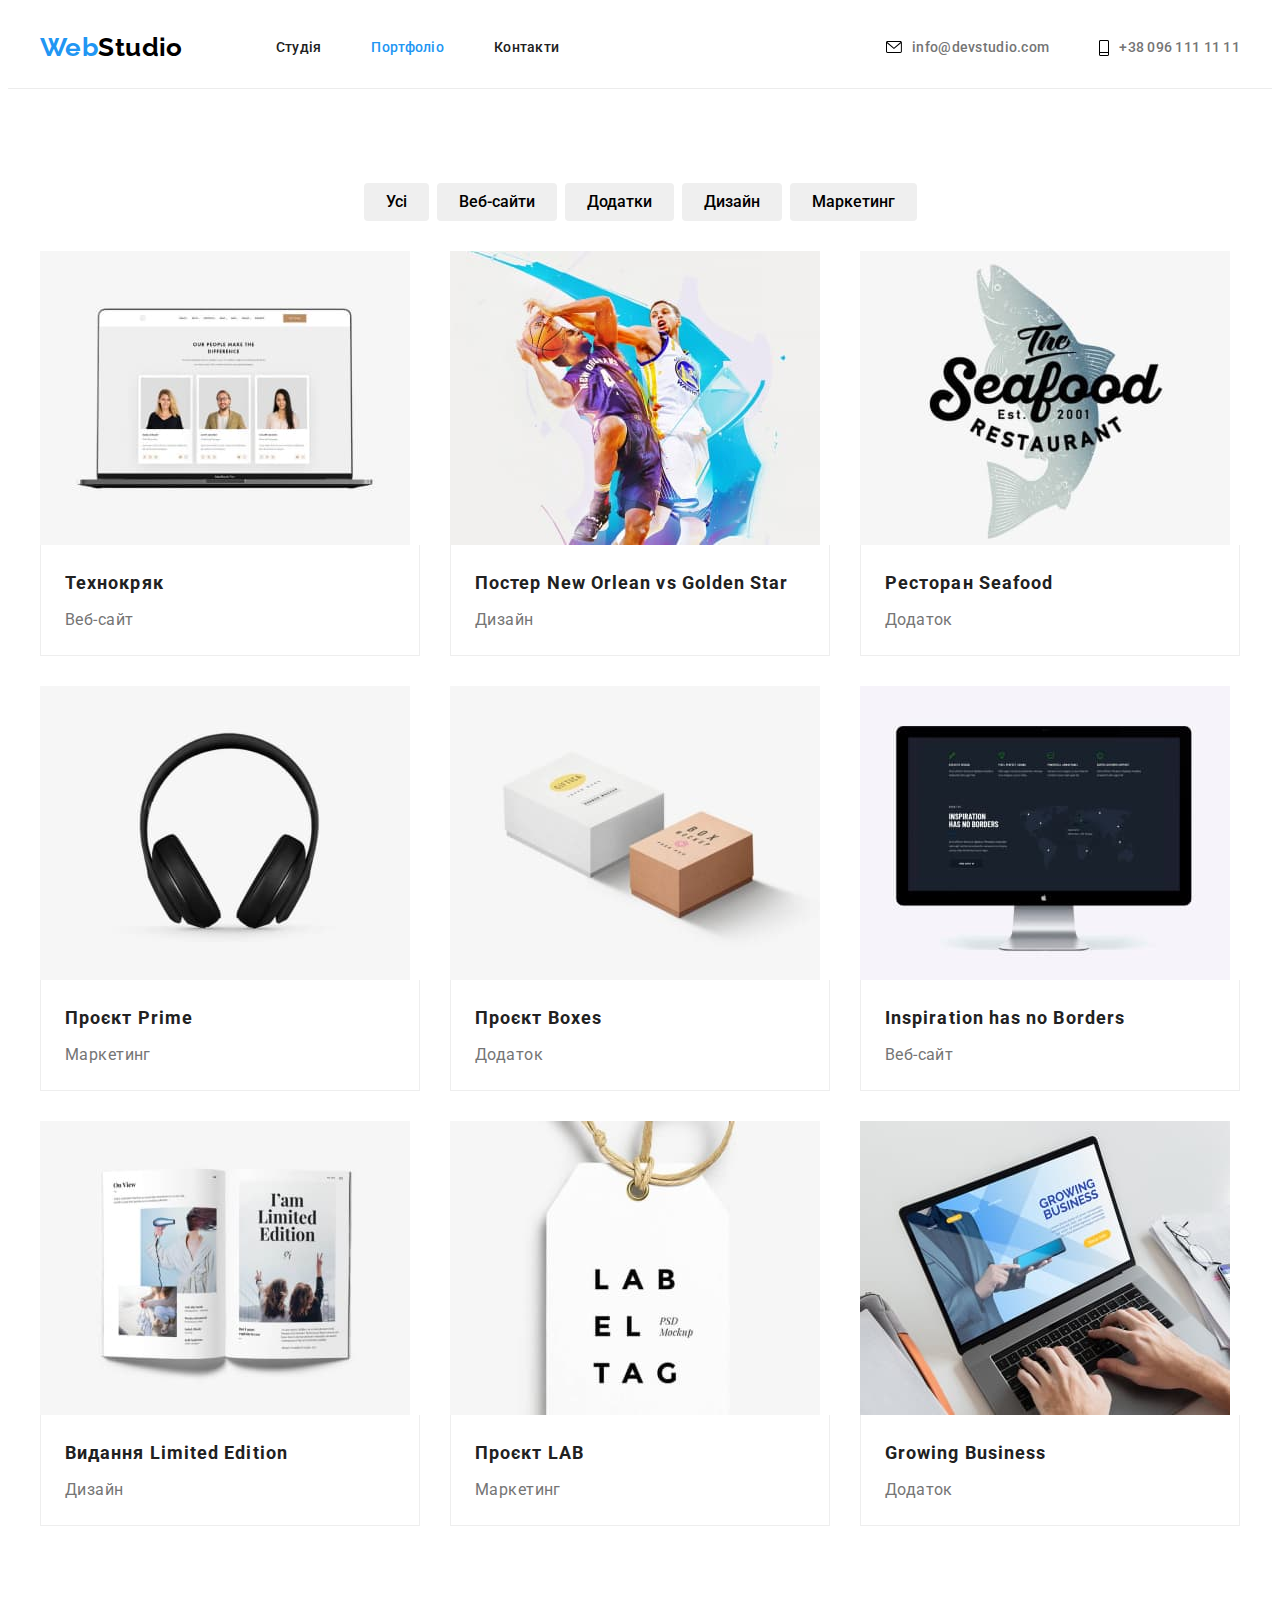
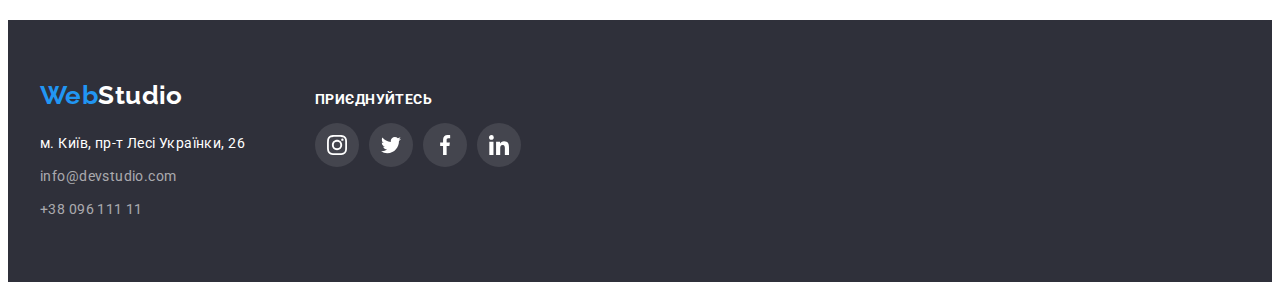
==== portfolio.html @ a004831a "Initial commit" ====
<!DOCTYPE html>
<html lang="uk">
  <head>
    <meta charset="UTF-8" />
    <meta http-equiv="X-UA-Compatible" content="IE=edge" />
    <meta name="viewport" content="width=device-width, initial-scale=1.0" />
    <title>Портфоліо</title>
    <link
      href="https://fonts.googleapis.com/css2?family=Raleway:wght@700&family=Roboto:wght@400;500;700&display=swap"
      rel="stylesheet"
    />
    <link
      rel="stylesheet"
      href="https://cdnjs.cloudflare.com/ajax/libs/modern-normalize/1.1.0/modern-normalize.min.css"
      integrity="sha512-wpPYUAdjBVSE4KJnH1VR1HeZfpl1ub8YT/NKx4PuQ5NmX2tKuGu6U/JRp5y+Y8XG2tV+wKQpNHVUX03MfMFn9Q=="
      crossorigin="anonymous"
      referrerpolicy="no-referrer"
    />
    <link rel="stylesheet" href="./css/styles.css" />
  </head>
  <body>
    <header class="header">
      <div class="container header-container">
        <nav class="navigation">
          <a class="logo" href="./index.html"
            >Web<span class="logo-header">Studio</span></a
          >
          <ul class="nav-list">
            <li class="nav-item">
              <a class="nav-link " href="./index.html">Студія</a>
            </li>
            <li class="nav-item">
              <a class="nav-link active" href="./portfolio.html">Портфоліо</a>
            </li>
            <li class="nav-item"><a class="nav-link" href="#">Контакти</a></li>
          </ul>
        </nav>

        <ul class="header-contact">
          <li class="header-contact-item">
            <a class="header-contact-link" href="mailto:info@devstudio.com">
              <svg class="contact-icon" width="16px" height="12px">
                <use href="./images/sprite.svg#envelope"></use>
              </svg>
              info@devstudio.com
            </a>
          </li>
          <li class="header-contact-item">
            <a class="header-contact-link" href="tel:+380961111111">
              <svg class="contact-icon" width="10" height="16">
                <use href="./images/sprite.svg#phone"></use>
              </svg>
              +38 096 111 11 11
            </a>
          </li>
        </ul>
      </div>
    </header>

    <main class="portfolio">
      <h1 class="hidden">Портфоліо</h1>
      
      <section class="example section">
        <div class="container">
          <ul class="filter-list">
            <li class="filter-item">
              <button class="filter-btn" type="button">Усі</button>
            </li>
            <li class="filter-item">
              <button class="filter-btn" type="button">Веб-сайти</button>
            </li>
            <li class="filter-item">
              <button class="filter-btn" type="button">Додатки</button>
            </li>
            <li class="filter-item">
              <button class="filter-btn" type="button">Дизайн</button>
            </li>
            <li class="filter-item">
              <button class="filter-btn" type="button">Маркетинг</button>
            </li>
          </ul>
  
          <ul class="gallery">
            <li class="gallery-item">
              <a class="gallery-link" href="#">
                <img
                  class="gallery-img"
                  src="./images/portfolio/portfolio1.jpg"
                  alt="Проєкт сайту Технокряк"
                  width="370"
                  height="294"
                />
                <div class="card-wrapper">
                  <p class="gallery-name">Технокряк</p>
                <p class="gallery-text">Веб-сайт</p>
                </div>
              </a>
            </li>
  
            <li class="gallery-item">
              <a class="gallery-link" href="#">
                <img
                  class="gallery-img"
                  src="./images/portfolio/portfolio2.jpg"
                  alt="Два чоловіки які грають в баскетбол"
                  width="370"
                  height="294"
                />
                <div class="card-wrapper">
                  <p class="gallery-name">Постер New Orlean vs Golden Star</p>
                  <p class="gallery-text">Дизайн</p>
                </div>
                </a>
            </li>
            <li class="gallery-item">
              <a class="gallery-link" href="#">
                <img
                  class="gallery-img"
                  src="./images/portfolio/portfolio3.jpg"
                  alt="Логотип ресторану"
                  width="370"
                  height="294"
                />
                <div class="card-wrapper">
                  <p class="gallery-name">Ресторан Seafood</p>
                <p class="gallery-text">Додаток</p>
                </div>
              </a>
            </li>
            <li class="gallery-item">
              <a class="gallery-link" href="#">
                <img
                  class="gallery-img"
                  src="./images/portfolio/portfolio4.jpg"
                  alt="Геймерські навушники"
                  width="370"
                  height="294"
                />
                <div class="card-wrapper">
                  <p class="gallery-name">Проєкт Prime</p>
                <p class="gallery-text">Маркетинг</p>
                </div>
                
              </a>
            </li>
            <li class="gallery-item">
              <a class="gallery-link" href="#">
                <img
                  class="gallery-img"
                  src="./images/portfolio/portfolio5.jpg"
                  alt="Біла та коричнева коробки"
                  width="370"
                  height="294"
                />
                <div class="card-wrapper">
                  <p class="gallery-name">Проєкт Boxes</p>
                  <p class="gallery-text">Додаток</p>
                </div>
                
              </a>
            </li>
            <li class="gallery-item">
              <a class="gallery-link" href="#">
                <img
                  class="gallery-img"
                  src="./images/portfolio/portfolio6.jpg"
                  alt="Монітор комп'ютера"
                  width="370"
                  height="294"
                />
                <div class="card-wrapper">
                  <p class="gallery-name">Inspiration has no Borders</p>
                  <p class="gallery-text">Веб-сайт</p>
                </div>
                
              </a>
            </li>
            <li class="gallery-item">
              <a class="gallery-link" href="#">
                <img
                  class="gallery-img"
                  src="./images/portfolio/portfolio7.jpg"
                  alt="Видання в розгорнутому вигляді"
                  width="370"
                  height="294"
                />
                <div class="card-wrapper">
                  <p class="gallery-name">Видання Limited Edition</p>
                  <p class="gallery-text">Дизайн</p>
                </div>
                
              </a>
            </li>
            <li class="gallery-item">
              <a class="gallery-link" href="#">
                <img
                  class="gallery-img"
                  src="./images/portfolio/portfolio8.jpg"
                  alt="Ярлик з логотипом компанії"
                  width="370"
                  height="294"
                />
                <div class="card-wrapper">
                  <p class="gallery-name">Проєкт LAB</p>
                  <p class="gallery-text">Маркетинг</p>
                </div>
                
              </a>
            </li>
            <li class="gallery-item">
              <a class="gallery-link" href="#">
                <img
                  class="gallery-img"
                  src="./images/portfolio/portfolio9.jpg"
                  alt="Ноутбук на якому відкритий сайт Growing Business"
                  width="370"
                  height="294"
                />
                <div class="card-wrapper">
                  <p class="gallery-name">Growing Business</p>
                  <p class="gallery-text">Додаток</p>
                </div>
                
              </a>
            </li>
          </ul>
        </div>
      </section>
    </main>

    <footer class="footer">
      <div class="container footer-container">
        <div class="address-container">
          <a class="logo" href="#"
            >Web<span class="logo-footer">Studio</span></a
          >
          <address class="address">
            <ul class="address-list">
              <li class="address-item">
                <a class="address-link first" href="#"
                  >м. Київ, пр-т Лесі Українки, 26</a
                >
              </li>
              <li class="address-item">
                <a class="address-link" href="mailto:info@devstudio.com"
                  >info@devstudio.com</a
                >
              </li>
              <li class="address-item">
                <a class="address-link" href="tel:+3809611111"
                  >+38 096 111 11</a
                >
              </li>
            </ul>
          </address>
        </div>
        <div class="icon-container">
          <p class="footer-text">приєднуйтесь</p>
          <ul class="footer-list-icon">
            <li class="footer-item-icon">
              <a href="#" class="footer-link-icon">
                <svg class="footer-icon" width="20" height="20">
                  <use href="./images/sprite.svg#instagram"></use>
                </svg>
              </a>
            </li>
            <li class="footer-item-icon">
              <a href="#" class="footer-link-icon">
                <svg class="footer-icon" width="20" height="20">
                  <use href="./images/sprite.svg#twitter"></use>
                </svg>
              </a>
            </li>
            <li class="footer-item-icon">
              <a href="#" class="footer-link-icon">
                <svg class="footer-icon" width="20" height="20">
                  <use href="./images/sprite.svg#facebook"></use>
                </svg>
              </a>
            </li>
            <li class="footer-item-icon">
              <a href="#" class="footer-link-icon">
                <svg class="footer-icon" width="20" height="20">
                  <use href="./images/sprite.svg#linkedin"></use>
                </svg>
              </a>
            </li>
          </ul>
        </div>
      </div>
    </footer>
  </body>
</html>
---- css/styles.css ----
/* Style for Studio */
:root {
  --main-font: "Roboto", sans-serif;
  --secondary-font: "Raleway", sans-serif;
  --primary-text-color: #212121;
  --secondary-text-color: #757575;
  --primary-bg-color: #fff;
  --accent-color: #2196f3;
  --logo-color: #000000;
  --secondary-bg-color: #2f303a;
  --link-color: rgba(255, 255, 255, 0.6);
  --primary-border-color: #ececec;
  --grey-bg-color: #f5f4fa;
  --galery-br-color: #eeeeee;
  --primary-icon-color: #afb1b8;
}

body {
  font-family: var(--main-font);
  font-size: 14px;
  line-height: 1.71;
  color: var(--primary-text-color);
  letter-spacing: 0.03em;
}

h1,
h2,
h3,
h4,
h5,
h6,
p,
ul {
  margin: 0;
}

ul {
  list-style: none;
  padding: 0;
}

img {
  height: auto;
  display: block;
  max-width: 100%;
}

.container {
  margin: 0 auto;
  padding: 0 15px;
  width: 1200px;
}

.section {
  padding: 94px 0;
}

.benefits.section {
  padding-bottom: 0;
}

/*HEADER*/

.header {
  padding: 24px 0 25px 0;

  border-bottom: 1px solid var(--primary-border-color);
  background-color: var(--primary-bg-color);
}

.header-container {
  display: flex;
  align-items: center;
}

.logo {
  font-family: var(--secondary-font);
  font-weight: 700;
  font-size: 26px;
  line-height: 1.2;
  text-decoration: none;
  color: var(--accent-color);
}

.logo-header {
  color: var(--logo-color);
}

.header-contact {
  display: flex;
  margin-left: auto;
}

.navigation {
  display: flex;
}

.nav-list {
  display: flex;
  align-items: center;
  margin-left: 93px;
}

.nav-item {
  margin-right: 50px;
}

.nav-item:last-child {
  margin-right: 0;
}

/* 
.nav-list .nav-item + .nav-item {
  margin-left: 50px;
} */

.nav-link {
  font-weight: 500;
  line-height: 1.1;
  letter-spacing: 0.02em;
  text-decoration: none;
  color: var(--primary-text-color);
}

.active {
  color: var(--accent-color);
}

.nav-link:focus,
.nav-link:hover {
  color: var(--accent-color);
}

.header-contact-link {
  display: flex;
  align-items: center;

  font-weight: 500;
  line-height: 1.1;
  letter-spacing: 0.02em;
  text-decoration: none;
  color: var(--secondary-text-color);
}

.header-contact-item {
  margin-right: 50px;
}

.header-contact-item:last-child {
  margin-right: 0;
}

.header-contact-link:hover,
.header-contact-link:focus {
  color: var(--accent-color);
  fill: var(--accent-color);
}

.contact-icon {
  margin-right: 10px;
}

/*  HERO */

.hero {
  padding: 200px 0;

  background-image: linear-gradient(
      to right,
      rgba(47, 48, 58, 0.4),
      rgba(47, 48, 58, 0.4)
    ),
    url(../images/background-hero.jpg);
  background-position: center;
  background-color: var(--secondary-bg-color);
}

.title {
  margin-bottom: 30px;

  font-weight: 900;
  font-size: 44px;
  line-height: 1.36;
  text-align: center;
  letter-spacing: 0.06em;
  text-transform: uppercase;
  color: var(--primary-bg-color);
}

.hero-button {
  margin: 0 auto;
  padding: 10px 32px;
  border: none;
  border-radius: 4px;

  display: block;
  color: var(--primary-bg-color);
  background-color: var(--accent-color);
  font-weight: 700;
  font-size: 16px;
  line-height: 1.88;
  text-align: center;
  letter-spacing: 0.06em;
  cursor: pointer;
}

.hero-button:focus,
.hero-button:hover {
  color: var(--accent-color);
  background-color: var(--primary-bg-color);
}

.section-title {
  font-weight: 700;
  font-size: 36px;
  line-height: 1.16;
  text-align: center;
  color: var(--primary-text-color);
}

/* BENEFITS */

.hidden {
  display: none;
}

.benefits-list {
  display: flex;
}

.benefits-item {
  margin-right: 30px;
}

.benefits-item:last-child {
  margin-right: 0;
}

.benefits-icon-section {
  display: flex;
  justify-content: center;
  align-items: center;
  border-radius: 4px;

  width: 270px;
  height: 120px;
  margin-bottom: 30px;
  background-color: var(--grey-bg-color);
}

.benefits-subtitle {
  font-weight: 700;
  line-height: 1.4;

  margin-bottom: 10px;
}

.benefits-description {
  color: var(--secondary-text-color);
}

/* ABOUT */

.about-list {
  display: flex;
  justify-content: center;

  margin-top: 50px;
}

.about-item {
  margin-right: 30px;
}

.about-item:last-child {
  margin-right: 0px;
}

.team {
  background-color: var(--grey-bg-color);
}

.team-list {
  display: flex;
  justify-content: center;
  padding-top: 50px;
  padding-bottom: 50px;
}

.team-item {
  margin-right: 30px;
  padding-bottom: 30px;
  border-radius: 0px 0px 4px 4px;

  background-color: var(--primary-bg-color);
  box-shadow: 0px 1px 3px rgba(0, 0, 0, 0.12), 0px 1px 1px rgba(0, 0, 0, 0.14),
    0px 2px 1px rgba(0, 0, 0, 0.2);
}

.team-item:last-child {
  margin-right: 0;
}

.team-name {
  margin: 30px 0 10px 0;
  text-align: center;

  font-weight: 500;
  font-size: 16px;
  line-height: 1.19;
  color: var(--primary-text-color);
}

.team-position {
  text-align: center;
  font-size: 16px;
  line-height: 1.19;
  color: var(--secondary-text-color);
}

.team-list-icon {
  display: flex;
  justify-content: center;
  margin-top: 16px;
}

.team-link-icon {
  display: flex;
  justify-content: center;
  align-items: center;
  border-radius: 50%;

  width: 44px;
  height: 44px;
  color: var(--primary-icon-color);
}

.team-item-icon {
  margin-right: 10px;
}

.team-item-icon:last-child {
  margin-right: 0;
}

.team-link-icon:hover,
.team-link-icon:focus {
  background-color: var(--accent-color);
}

.team-link-icon:hover .team-icon,
.team-link-icon:focus .team-icon {
  fill: var(--primary-bg-color);
}

.team-icon {
  fill: var(--primary-icon-color);
}

/* CLIENTS */

.clients-list {
  display: flex;
  margin-top: 50px;
}

.clients-item {
  flex-basis: calc((100% - 150px) / 6);
  height: 92px;
  margin-right: 30px;
}

.clients-item:last-child {
  margin-right: 0;
}

.clients-link:hover .clients-icon,
.clients-link:focus .clients-icon {
  fill: var(--accent-color);
}

.clients-link {
  justify-content: center;
  display: flex;
  align-items: center;
  width: 100%;
  height: 100%;
  border: solid 1px var(--primary-icon-color);
  border-radius: 4px;
}

.clients-link:hover,
.clients-link:focus {
  border: solid 1px var(--accent-color);
}

.clients-icon {
  fill: var(--primary-icon-color);
}

.footer {
  padding: 60px 0;

  background-color: var(--secondary-bg-color);
}

.logo-footer {
  color: var(--primary-bg-color);
}

.address {
  margin-top: 20px;
}

.address-link {
  font-style: normal;
  text-decoration: none;
  color: var(--link-color);
}

.address-item {
  margin-bottom: 9px;
}

.address-item:last-child {
  margin-bottom: 0;
}

.first {
  color: var(--primary-bg-color);
}

.address-link:focus,
.address-link:hover {
  color: var(--accent-color);
}

.footer-container {
  display: flex;
  align-items: baseline;
}

.address-container {
  margin-right: 70px;
}

.footer-text {
  font-weight: 700;
  line-height: 16px;
  text-transform: uppercase;

  color: var(--primary-bg-color);
}

.footer-list-icon {
  display: flex;
  justify-content: center;
  margin-top: 16px;
}

.footer-link-icon {
  display: flex;
  justify-content: center;
  align-items: center;
  border-radius: 50%;

  width: 44px;
  height: 44px;
  background-color: rgba(255, 255, 255, 0.1);
}

.footer-item-icon {
  margin-right: 10px;
}

.footer-item-icon:last-child {
  margin-right: 0;
}

.footer-link-icon:hover,
.footer-link-icon:focus {
  background-color: var(--accent-color);
  fill: var(--primary-bg-color);
}

.footer-icon {
  fill: var(--primary-bg-color);
}

/* Style for Portfolio */

.filter-list {
  display: flex;
  justify-content: center;
  align-items: center;
}

.filter-item {
  margin-right: 8px;
}

.filter-item:last-child {
  margin-right: 0;
}

.filter-btn {
  border: none;
  border-radius: 4px;
  padding: 6px 22px;

  font-family: var(--main-font);
  font-weight: 500;
  font-size: 16px;
  line-height: 1.62;
  text-align: center;
  cursor: pointer;
}

.filter-btn:focus,
.filter-btn:hover {
  color: var(--primary-bg-color);
  background-color: var(--accent-color);
}

.gallery {
  display: flex;
  flex-wrap: wrap;
}

.gallery-item {
  flex-basis: calc((100% - 60px) / 3);
  margin-right: 30px;
  margin-top: 30px;
}

.gallery-item:nth-child(3n) {
  margin-right: 0;
}

.gallery-item:hover,
.gallery-item:focus {
  box-shadow: 0px 1px 1px rgba(0, 0, 0, 0.12), 0px 4px 4px rgba(0, 0, 0, 0.06),
    1px 4px 6px rgba(0, 0, 0, 0.16);
}

.card-wrapper {
  padding: 20px 24px;
  border-right: 1px solid var(--galery-br-color);
  border-left: 1px solid var(--galery-br-color);
  border-bottom: 1px solid var(--galery-br-color);
}

.gallery-name {
  margin-bottom: 4px;
  font-family: var(--main-font);
  font-weight: 700;
  font-size: 18px;
  line-height: 2;
  letter-spacing: 0.06em;
  color: var(--primary-text-color);
}

.gallery-text {
  font-family: var(--main-font);
  font-size: 16px;
  line-height: 1.88;
  color: var(--secondary-text-color);
}

.gallery-link {
  text-decoration: none;
}
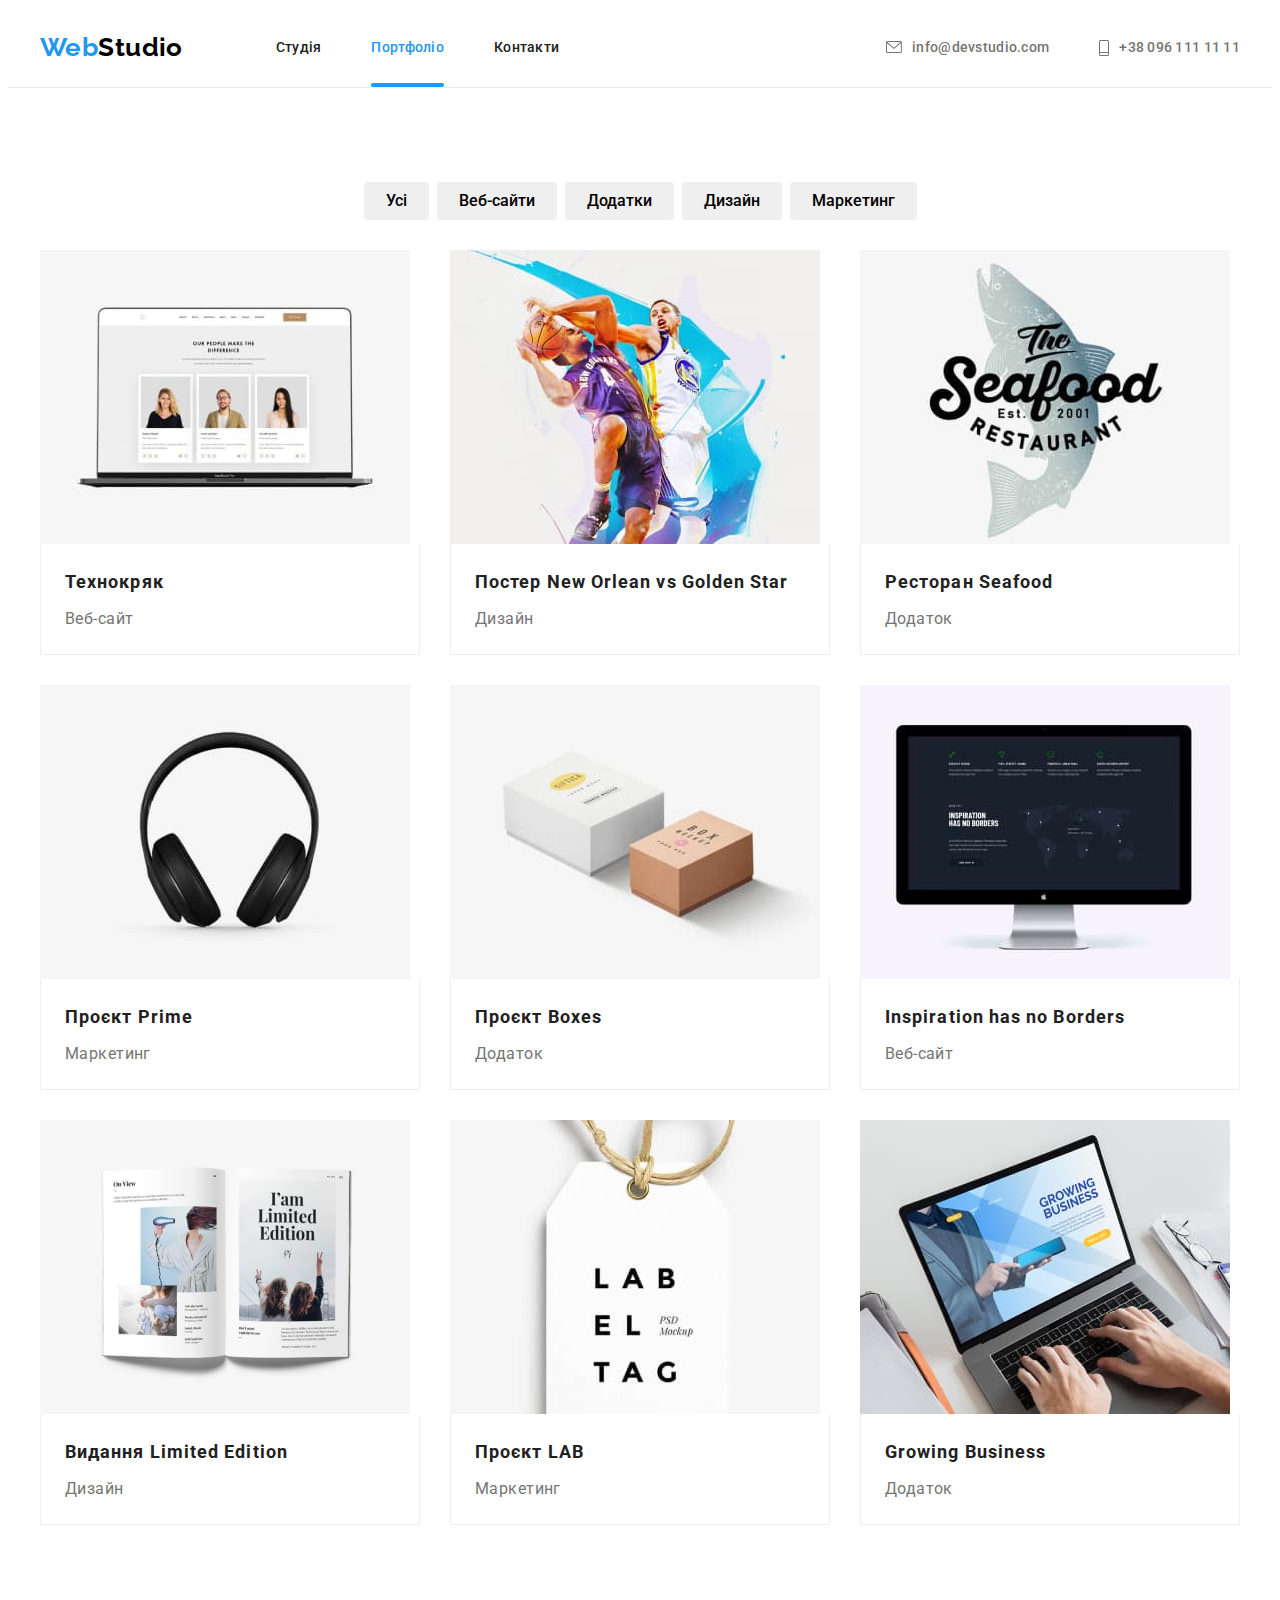
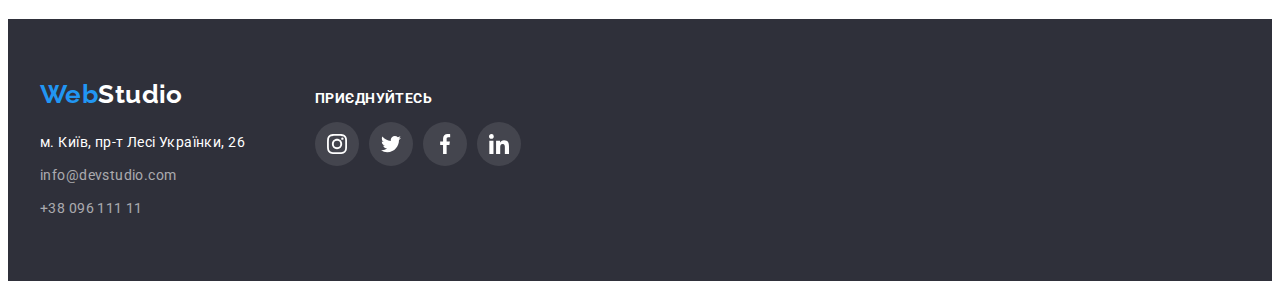
==== commit ff77ff02: "Add modal and animation" ====
--- a/portfolio.html
+++ b/portfolio.html
@@ -27,7 +27,7 @@
           >
           <ul class="nav-list">
             <li class="nav-item">
-              <a class="nav-link " href="./index.html">Студія</a>
+              <a class="nav-link" href="./index.html">Студія</a>
             </li>
             <li class="nav-item">
               <a class="nav-link active" href="./portfolio.html">Портфоліо</a>
@@ -59,7 +59,7 @@
 
     <main class="portfolio">
       <h1 class="hidden">Портфоліо</h1>
-      
+
       <section class="example section">
         <div class="container">
           <ul class="filter-list">
@@ -79,148 +79,242 @@
               <button class="filter-btn" type="button">Маркетинг</button>
             </li>
           </ul>
-  
+
           <ul class="gallery">
             <li class="gallery-item">
               <a class="gallery-link" href="#">
-                <img
-                  class="gallery-img"
-                  src="./images/portfolio/portfolio1.jpg"
-                  alt="Проєкт сайту Технокряк"
-                  width="370"
-                  height="294"
-                />
+                <div class="gallery-box">
+                  <img
+                    class="gallery-img"
+                    src="./images/portfolio/portfolio1.jpg"
+                    alt="Проєкт сайту Технокряк"
+                    width="370"
+                    height="294"
+                  />
+                  <div class="gallery-overlay">
+                    <p class="gallery-description">
+                      Ресурс пропонує комплексні пропозиції з різним рівнем
+                      функціоналу та сервісів. Все це дозволить відвідувачу
+                      отримати вичерпні відомості про компанію чи приватну
+                      особу.
+                    </p>
+                  </div>
+                </div>
+
                 <div class="card-wrapper">
                   <p class="gallery-name">Технокряк</p>
-                <p class="gallery-text">Веб-сайт</p>
-                </div>
-              </a>
-            </li>
-  
-            <li class="gallery-item">
-              <a class="gallery-link" href="#">
-                <img
-                  class="gallery-img"
-                  src="./images/portfolio/portfolio2.jpg"
-                  alt="Два чоловіки які грають в баскетбол"
-                  width="370"
-                  height="294"
-                />
+                  <p class="gallery-text">Веб-сайт</p>
+                </div>
+              </a>
+            </li>
+
+            <li class="gallery-item">
+              <a class="gallery-link" href="#">
+                <div class="gallery-box">
+                  <img
+                    class="gallery-img"
+                    src="./images/portfolio/portfolio2.jpg"
+                    alt="Два чоловіки які грають в баскетбол"
+                    width="370"
+                    height="294"
+                  />
+                  <div class="gallery-overlay">
+                    <p class="gallery-description">
+                      Ресурс пропонує комплексні пропозиції з різним рівнем
+                      функціоналу та сервісів. Все це дозволить відвідувачу
+                      отримати вичерпні відомості про компанію чи приватну
+                      особу.
+                    </p>
+                  </div>
+                </div>
+
                 <div class="card-wrapper">
                   <p class="gallery-name">Постер New Orlean vs Golden Star</p>
                   <p class="gallery-text">Дизайн</p>
                 </div>
-                </a>
-            </li>
-            <li class="gallery-item">
-              <a class="gallery-link" href="#">
-                <img
-                  class="gallery-img"
-                  src="./images/portfolio/portfolio3.jpg"
-                  alt="Логотип ресторану"
-                  width="370"
-                  height="294"
-                />
+              </a>
+            </li>
+
+            <li class="gallery-item">
+              <a class="gallery-link" href="#">
+                <div class="gallery-box">
+                  <img
+                    class="gallery-img"
+                    src="./images/portfolio/portfolio3.jpg"
+                    alt="Логотип ресторану"
+                    width="370"
+                    height="294"
+                  />
+                  <div class="gallery-overlay">
+                    <p class="gallery-description">
+                      Ресурс пропонує комплексні пропозиції з різним рівнем
+                      функціоналу та сервісів. Все це дозволить відвідувачу
+                      отримати вичерпні відомості про компанію чи приватну
+                      особу.
+                    </p>
+                  </div>
+                </div>
+
                 <div class="card-wrapper">
                   <p class="gallery-name">Ресторан Seafood</p>
-                <p class="gallery-text">Додаток</p>
-                </div>
-              </a>
-            </li>
-            <li class="gallery-item">
-              <a class="gallery-link" href="#">
-                <img
-                  class="gallery-img"
-                  src="./images/portfolio/portfolio4.jpg"
-                  alt="Геймерські навушники"
-                  width="370"
-                  height="294"
-                />
+                  <p class="gallery-text">Додаток</p>
+                </div>
+              </a>
+            </li>
+
+            <li class="gallery-item">
+              <a class="gallery-link" href="#">
+                <div class="gallery-box">
+                  <img
+                    class="gallery-img"
+                    src="./images/portfolio/portfolio4.jpg"
+                    alt="Геймерські навушники"
+                    width="370"
+                    height="294"
+                  />
+                  <div class="gallery-overlay">
+                    <p class="gallery-description">
+                      Ресурс пропонує комплексні пропозиції з різним рівнем
+                      функціоналу та сервісів. Все це дозволить відвідувачу
+                      отримати вичерпні відомості про компанію чи приватну
+                      особу.
+                    </p>
+                  </div>
+                </div>
                 <div class="card-wrapper">
                   <p class="gallery-name">Проєкт Prime</p>
-                <p class="gallery-text">Маркетинг</p>
-                </div>
-                
-              </a>
-            </li>
-            <li class="gallery-item">
-              <a class="gallery-link" href="#">
-                <img
-                  class="gallery-img"
-                  src="./images/portfolio/portfolio5.jpg"
-                  alt="Біла та коричнева коробки"
-                  width="370"
-                  height="294"
-                />
+                  <p class="gallery-text">Маркетинг</p>
+                </div>
+              </a>
+            </li>
+
+            <li class="gallery-item">
+              <a class="gallery-link" href="#">
+                <div class="gallery-box">
+                  <img
+                    class="gallery-img"
+                    src="./images/portfolio/portfolio5.jpg"
+                    alt="Біла та коричнева коробки"
+                    width="370"
+                    height="294"
+                  />
+                  <div class="gallery-overlay">
+                    <p class="gallery-description">
+                      Ресурс пропонує комплексні пропозиції з різним рівнем
+                      функціоналу та сервісів. Все це дозволить відвідувачу
+                      отримати вичерпні відомості про компанію чи приватну
+                      особу.
+                    </p>
+                  </div>
+                </div>
                 <div class="card-wrapper">
                   <p class="gallery-name">Проєкт Boxes</p>
                   <p class="gallery-text">Додаток</p>
                 </div>
-                
-              </a>
-            </li>
-            <li class="gallery-item">
-              <a class="gallery-link" href="#">
-                <img
-                  class="gallery-img"
-                  src="./images/portfolio/portfolio6.jpg"
-                  alt="Монітор комп'ютера"
-                  width="370"
-                  height="294"
-                />
+              </a>
+            </li>
+
+            <li class="gallery-item">
+              <a class="gallery-link" href="#">
+                <div class="gallery-box">
+                  <img
+                    class="gallery-img"
+                    src="./images/portfolio/portfolio6.jpg"
+                    alt="Монітор комп'ютера"
+                    width="370"
+                    height="294"
+                  />
+                  <div class="gallery-overlay">
+                    <p class="gallery-description">
+                      Ресурс пропонує комплексні пропозиції з різним рівнем
+                      функціоналу та сервісів. Все це дозволить відвідувачу
+                      отримати вичерпні відомості про компанію чи приватну
+                      особу.
+                    </p>
+                  </div>
+                </div>
                 <div class="card-wrapper">
                   <p class="gallery-name">Inspiration has no Borders</p>
                   <p class="gallery-text">Веб-сайт</p>
                 </div>
-                
-              </a>
-            </li>
-            <li class="gallery-item">
-              <a class="gallery-link" href="#">
-                <img
-                  class="gallery-img"
-                  src="./images/portfolio/portfolio7.jpg"
-                  alt="Видання в розгорнутому вигляді"
-                  width="370"
-                  height="294"
-                />
+              </a>
+            </li>
+
+            <li class="gallery-item">
+              <a class="gallery-link" href="#">
+                <div class="gallery-box">
+                  <img
+                    class="gallery-img"
+                    src="./images/portfolio/portfolio7.jpg"
+                    alt="Видання в розгорнутому вигляді"
+                    width="370"
+                    height="294"
+                  />
+                  <div class="gallery-overlay">
+                    <p class="gallery-description">
+                      Ресурс пропонує комплексні пропозиції з різним рівнем
+                      функціоналу та сервісів. Все це дозволить відвідувачу
+                      отримати вичерпні відомості про компанію чи приватну
+                      особу.
+                    </p>
+                  </div>
+                </div>
                 <div class="card-wrapper">
                   <p class="gallery-name">Видання Limited Edition</p>
                   <p class="gallery-text">Дизайн</p>
                 </div>
-                
-              </a>
-            </li>
-            <li class="gallery-item">
-              <a class="gallery-link" href="#">
-                <img
-                  class="gallery-img"
-                  src="./images/portfolio/portfolio8.jpg"
-                  alt="Ярлик з логотипом компанії"
-                  width="370"
-                  height="294"
-                />
+              </a>
+            </li>
+
+            <li class="gallery-item">
+              <a class="gallery-link" href="#">
+                <div class="gallery-box">
+                  <img
+                    class="gallery-img"
+                    src="./images/portfolio/portfolio8.jpg"
+                    alt="Ярлик з логотипом компанії"
+                    width="370"
+                    height="294"
+                  />
+                  <div class="gallery-overlay">
+                    <p class="gallery-description">
+                      Ресурс пропонує комплексні пропозиції з різним рівнем
+                      функціоналу та сервісів. Все це дозволить відвідувачу
+                      отримати вичерпні відомості про компанію чи приватну
+                      особу.
+                    </p>
+                  </div>
+                </div>
                 <div class="card-wrapper">
                   <p class="gallery-name">Проєкт LAB</p>
                   <p class="gallery-text">Маркетинг</p>
                 </div>
-                
-              </a>
-            </li>
-            <li class="gallery-item">
-              <a class="gallery-link" href="#">
-                <img
-                  class="gallery-img"
-                  src="./images/portfolio/portfolio9.jpg"
-                  alt="Ноутбук на якому відкритий сайт Growing Business"
-                  width="370"
-                  height="294"
-                />
+              </a>
+            </li>
+
+            <li class="gallery-item">
+              <a class="gallery-link" href="#">
+                <div class="gallery-box">
+                  <img
+                    class="gallery-img"
+                    src="./images/portfolio/portfolio9.jpg"
+                    alt="Ноутбук на якому відкритий сайт Growing Business"
+                    width="370"
+                    height="294"
+                  />
+                  <div class="gallery-overlay">
+                    <p class="gallery-description">
+                      Ресурс пропонує комплексні пропозиції з різним рівнем
+                      функціоналу та сервісів. Все це дозволить відвідувачу
+                      отримати вичерпні відомості про компанію чи приватну
+                      особу.
+                    </p>
+                  </div>
+                </div>
                 <div class="card-wrapper">
                   <p class="gallery-name">Growing Business</p>
                   <p class="gallery-text">Додаток</p>
                 </div>
-                
               </a>
             </li>
           </ul>
--- a/css/styles.css
+++ b/css/styles.css
@@ -13,6 +13,8 @@
   --grey-bg-color: #f5f4fa;
   --galery-br-color: #eeeeee;
   --primary-icon-color: #afb1b8;
+  --main-tr-timing-function: cubic-bezier(0.4, 0, 0.2, 1);
+  --main-tr-duration: 250ms;
 }
 
 body {
@@ -62,10 +64,10 @@
 /*HEADER*/
 
 .header {
-  padding: 24px 0 25px 0;
-
+  padding: 24px 0;
+
+  background-color: var(--primary-bg-color);
   border-bottom: 1px solid var(--primary-border-color);
-  background-color: var(--primary-bg-color);
 }
 
 .header-container {
@@ -78,8 +80,8 @@
   font-weight: 700;
   font-size: 26px;
   line-height: 1.2;
+  color: var(--accent-color);
   text-decoration: none;
-  color: var(--accent-color);
 }
 
 .logo-header {
@@ -87,18 +89,20 @@
 }
 
 .header-contact {
-  display: flex;
   margin-left: auto;
+  display: flex;
 }
 
 .navigation {
   display: flex;
+  align-items: center;
 }
 
 .nav-list {
-  display: flex;
-  align-items: center;
   margin-left: 93px;
+  display: flex;
+  align-items: center;
+  height: 100%;
 }
 
 .nav-item {
@@ -115,31 +119,53 @@
 } */
 
 .nav-link {
+  position: relative;
+  
+  padding: 32px 0;
+  
   font-weight: 500;
   line-height: 1.1;
   letter-spacing: 0.02em;
+  color: var(--primary-text-color);
   text-decoration: none;
-  color: var(--primary-text-color);
+
+  transition: color var(--main-tr-duration) var(--main-tr-timing-function);
 }
 
 .active {
   color: var(--accent-color);
 }
 
+.active::after {
+  position: absolute;
+  bottom: 0;
+
+  content: "";
+  display: block;
+  width: 100%;
+  height: 4px;
+
+  background-color: var(--accent-color);
+  border-radius: 2px;
+}
+
 .nav-link:focus,
 .nav-link:hover {
+  
   color: var(--accent-color);
 }
 
 .header-contact-link {
   display: flex;
   align-items: center;
-
+  
   font-weight: 500;
   line-height: 1.1;
   letter-spacing: 0.02em;
+  color: var(--secondary-text-color);
   text-decoration: none;
-  color: var(--secondary-text-color);
+
+  transition: color  cubic-bezier(0.4, 0, 0.2, 1);
 }
 
 .header-contact-item {
@@ -153,11 +179,13 @@
 .header-contact-link:hover,
 .header-contact-link:focus {
   color: var(--accent-color);
-  fill: var(--accent-color);
+  
 }
 
 .contact-icon {
   margin-right: 10px;
+
+  fill: currentColor;
 }
 
 /*  HERO */
@@ -171,6 +199,7 @@
       rgba(47, 48, 58, 0.4)
     ),
     url(../images/background-hero.jpg);
+  background-repeat: no-repeat;
   background-position: center;
   background-color: var(--secondary-bg-color);
 }
@@ -181,19 +210,17 @@
   font-weight: 900;
   font-size: 44px;
   line-height: 1.36;
+  letter-spacing: 0.06em;
+  color: var(--primary-bg-color);
+  text-transform: uppercase;
   text-align: center;
-  letter-spacing: 0.06em;
-  text-transform: uppercase;
-  color: var(--primary-bg-color);
 }
 
 .hero-button {
   margin: 0 auto;
   padding: 10px 32px;
-  border: none;
-  border-radius: 4px;
-
   display: block;
+
   color: var(--primary-bg-color);
   background-color: var(--accent-color);
   font-weight: 700;
@@ -201,6 +228,12 @@
   line-height: 1.88;
   text-align: center;
   letter-spacing: 0.06em;
+
+  border: none;
+  border-radius: 4px;
+
+  transition: color var(--main-tr-duration) var(--main-tr-timing-function), background-color  var(--main-tr-duration) var(--main-tr-timing-function);
+  
   cursor: pointer;
 }
 
@@ -210,12 +243,14 @@
   background-color: var(--primary-bg-color);
 }
 
+
+
 .section-title {
   font-weight: 700;
   font-size: 36px;
   line-height: 1.16;
+  color: var(--primary-text-color);
   text-align: center;
-  color: var(--primary-text-color);
 }
 
 /* BENEFITS */
@@ -237,22 +272,24 @@
 }
 
 .benefits-icon-section {
-  display: flex;
-  justify-content: center;
-  align-items: center;
-  border-radius: 4px;
-
+  margin-bottom: 30px;
+  display: flex;
+  justify-content: center;
+  align-items: center;
+  
   width: 270px;
   height: 120px;
-  margin-bottom: 30px;
+
   background-color: var(--grey-bg-color);
+  border-radius: 4px;
 }
 
 .benefits-subtitle {
+  margin-bottom: 10px;
+
   font-weight: 700;
   line-height: 1.4;
 
-  margin-bottom: 10px;
 }
 
 .benefits-description {
@@ -262,13 +299,14 @@
 /* ABOUT */
 
 .about-list {
-  display: flex;
-  justify-content: center;
-
   margin-top: 50px;
+  display: flex;
+  justify-content: center;
 }
 
 .about-item {
+  position: relative;
+
   margin-right: 30px;
 }
 
@@ -276,23 +314,42 @@
   margin-right: 0px;
 }
 
+.about-subtitle {
+  position: absolute;
+  bottom: 0;
+  left: 0;
+
+  padding: 27px 0;
+  width: 100%;
+  
+  line-height: 1.14;
+  font-weight: 700;
+  color: var(--primary-bg-color);
+  text-align: center;
+  text-transform: uppercase;
+
+  background-color: rgba(47, 48, 58, 0.8);
+}
+
+/* TEAM */
+
 .team {
   background-color: var(--grey-bg-color);
 }
 
 .team-list {
-  display: flex;
-  justify-content: center;
   padding-top: 50px;
   padding-bottom: 50px;
+  display: flex;
+  justify-content: center;
 }
 
 .team-item {
   margin-right: 30px;
   padding-bottom: 30px;
+  
+  background-color: var(--primary-bg-color);
   border-radius: 0px 0px 4px 4px;
-
-  background-color: var(--primary-bg-color);
   box-shadow: 0px 1px 3px rgba(0, 0, 0, 0.12), 0px 1px 1px rgba(0, 0, 0, 0.14),
     0px 2px 1px rgba(0, 0, 0, 0.2);
 }
@@ -303,36 +360,40 @@
 
 .team-name {
   margin: 30px 0 10px 0;
-  text-align: center;
-
+  
   font-weight: 500;
   font-size: 16px;
   line-height: 1.19;
   color: var(--primary-text-color);
+  text-align: center;
 }
 
 .team-position {
-  text-align: center;
   font-size: 16px;
   line-height: 1.19;
   color: var(--secondary-text-color);
+  text-align: center;
 }
 
 .team-list-icon {
-  display: flex;
-  justify-content: center;
   margin-top: 16px;
+  display: flex;
+  justify-content: center;
 }
 
 .team-link-icon {
   display: flex;
   justify-content: center;
   align-items: center;
-  border-radius: 50%;
-
   width: 44px;
   height: 44px;
+
   color: var(--primary-icon-color);
+
+  border-radius: 50%;
+
+  transition: background-color var(--main-tr-duration) var(--main-tr-timing-function);
+
 }
 
 .team-item-icon {
@@ -355,19 +416,20 @@
 
 .team-icon {
   fill: var(--primary-icon-color);
+  transition: fill var(--main-tr-duration) var(--main-tr-timing-function);
 }
 
 /* CLIENTS */
 
 .clients-list {
-  display: flex;
   margin-top: 50px;
+  display: flex;
 }
 
 .clients-item {
+  margin-right: 30px;
   flex-basis: calc((100% - 150px) / 6);
   height: 92px;
-  margin-right: 30px;
 }
 
 .clients-item:last-child {
@@ -380,22 +442,27 @@
 }
 
 .clients-link {
-  justify-content: center;
-  display: flex;
+  
+  display: flex;
+  justify-content: center;
   align-items: center;
   width: 100%;
   height: 100%;
-  border: solid 1px var(--primary-icon-color);
+
+  border: 1px solid  var(--primary-icon-color);
   border-radius: 4px;
+
+  transition: border var(--main-tr-duration) var(--main-tr-timing-function);
 }
 
 .clients-link:hover,
 .clients-link:focus {
-  border: solid 1px var(--accent-color);
+  border: 1px solid  var(--accent-color);
 }
 
 .clients-icon {
   fill: var(--primary-icon-color);
+  transition: fill var(--main-tr-duration) var(--main-tr-timing-function);
 }
 
 .footer {
@@ -414,8 +481,10 @@
 
 .address-link {
   font-style: normal;
+  color: var(--link-color);
   text-decoration: none;
-  color: var(--link-color);
+
+  transition: color var(--main-tr-duration) var(--main-tr-timing-function);
 }
 
 .address-item {
@@ -447,26 +516,27 @@
 .footer-text {
   font-weight: 700;
   line-height: 16px;
+  color: var(--primary-bg-color);
   text-transform: uppercase;
-
-  color: var(--primary-bg-color);
 }
 
 .footer-list-icon {
-  display: flex;
-  justify-content: center;
   margin-top: 16px;
+  display: flex;
+  justify-content: center;
 }
 
 .footer-link-icon {
   display: flex;
   justify-content: center;
   align-items: center;
-  border-radius: 50%;
-
   width: 44px;
   height: 44px;
+
   background-color: rgba(255, 255, 255, 0.1);
+  border-radius: 50%;
+
+  transition: background-color var(--main-tr-duration) var(--main-tr-timing-function);
 }
 
 .footer-item-icon {
@@ -504,15 +574,18 @@
 }
 
 .filter-btn {
-  border: none;
-  border-radius: 4px;
   padding: 6px 22px;
-
+  
   font-family: var(--main-font);
   font-weight: 500;
   font-size: 16px;
   line-height: 1.62;
   text-align: center;
+  
+  border: none;
+  border-radius: 4px;
+
+  transition: color var(--main-tr-duration) var(--main-tr-timing-function), background-color var(--main-tr-duration) var(--main-tr-timing-function), box-shadow var(--main-tr-duration) var(--main-tr-timing-function);
   cursor: pointer;
 }
 
@@ -520,6 +593,7 @@
 .filter-btn:hover {
   color: var(--primary-bg-color);
   background-color: var(--accent-color);
+  box-shadow: 0px 3px 1px rgba(0, 0, 0, 0.1), 0px 1px 2px rgba(0, 0, 0, 0.08), 0px 2px 2px rgba(0, 0, 0, 0.12);
 }
 
 .gallery {
@@ -528,9 +602,11 @@
 }
 
 .gallery-item {
-  flex-basis: calc((100% - 60px) / 3);
   margin-right: 30px;
   margin-top: 30px;
+  flex-basis: calc((100% - 60px) / 3);
+
+  transition: box-shadow var(--main-tr-duration) var(--main-tr-timing-function);
 }
 
 .gallery-item:nth-child(3n) {
@@ -543,8 +619,47 @@
     1px 4px 6px rgba(0, 0, 0, 0.16);
 }
 
+.gallery-link:hover .gallery-overlay,
+.gallery-link:focus .gallery-overlay {
+  transform: translateY(0);
+
+  opacity: 1;
+}
+
+.gallery-box {
+  position: relative;
+  overflow: hidden;
+
+  width: 370px;
+  height: 294px;
+}
+
+.gallery-overlay {
+  position: absolute;
+  top: 0;
+  left: 0;
+
+  width: 100%;
+  height: 100%;
+
+  background-color: var(--accent-color);
+
+  transform: translateY(100%);
+
+  transition: transform var(--main-tr-duration) var(--main-tr-timing-function);
+}
+
+.gallery-description {
+  padding: 63px 24px;
+  font-size: 18px;
+  line-height: 1.56;
+
+  color: var(--primary-bg-color);
+}
+
 .card-wrapper {
   padding: 20px 24px;
+
   border-right: 1px solid var(--galery-br-color);
   border-left: 1px solid var(--galery-br-color);
   border-bottom: 1px solid var(--galery-br-color);
@@ -552,6 +667,7 @@
 
 .gallery-name {
   margin-bottom: 4px;
+
   font-family: var(--main-font);
   font-weight: 700;
   font-size: 18px;
@@ -570,3 +686,59 @@
 .gallery-link {
   text-decoration: none;
 }
+
+
+/* Style for Modal */
+
+
+.backdrop {
+  position: fixed;
+  top: 0;
+  left: 0;
+
+  width: 100vw;
+  height: 100vh;
+
+  background-color: rgba(0, 0, 0, 0.2);
+  
+}
+
+.backdrop.is-hidden {
+  visibility: hidden;
+  pointer-events: none;
+  opacity: 0;
+}
+
+.modal-wrapper {
+  position: absolute;
+  top: 50%;
+  left: 50%;
+
+  transform: translate(-50%, -50%);
+  width: 528px;
+  height: 581px;
+  background-color: var(--primary-bg-color);
+
+  border-radius: 4px;
+  box-shadow: 0px 1px 3px rgba(0, 0, 0, 0.12), 0px 1px 1px rgba(0, 0, 0, 0.14),
+    0px 2px 1px rgba(0, 0, 0, 0.2);
+}
+
+.modal-btn {
+  position: absolute;
+  top: 8px;
+  right: 8px;
+
+  padding: 0;
+  display: flex;
+  justify-content: center;
+  align-items: center;
+  width: 30px;
+  height: 30px;
+
+  background-color: var(--primary-bg-color);
+  border-radius: 50%;
+  border: 1px solid rgba(0, 0, 0, 0.1);
+
+  cursor: pointer;
+}
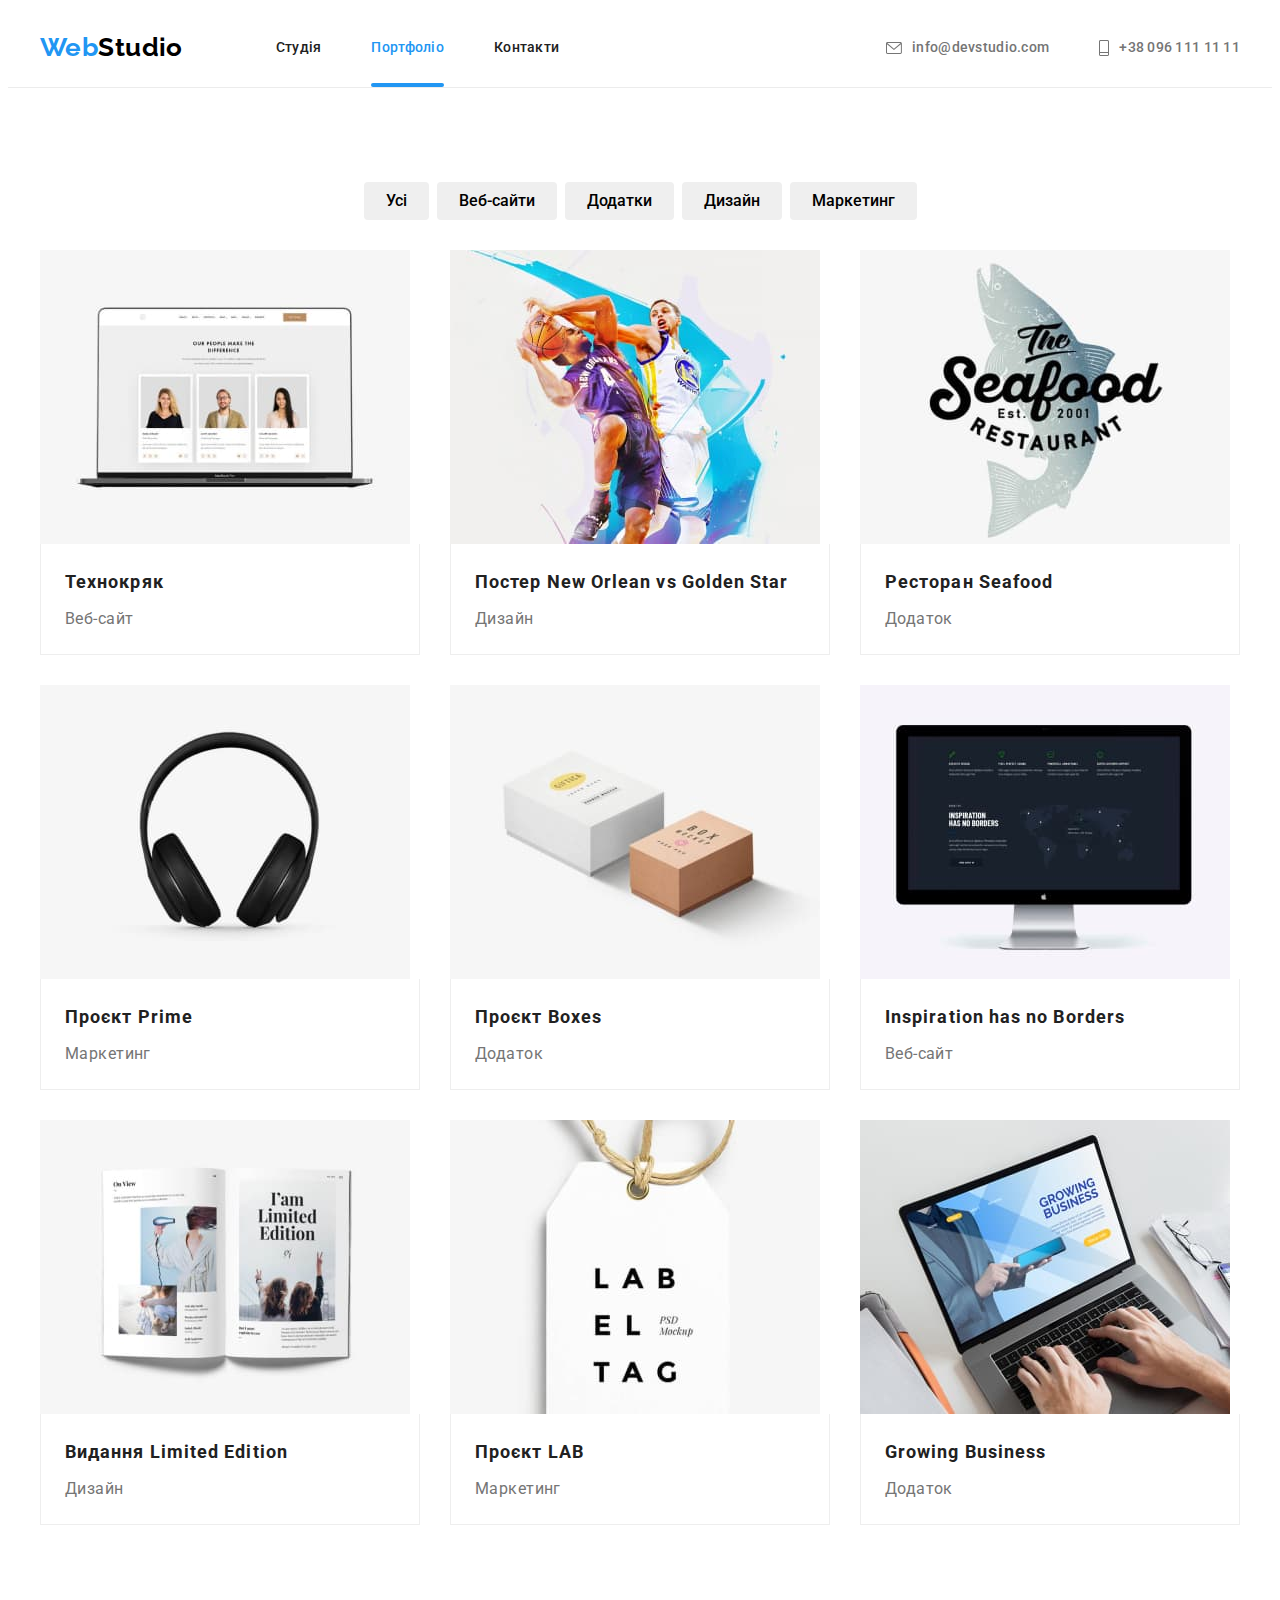
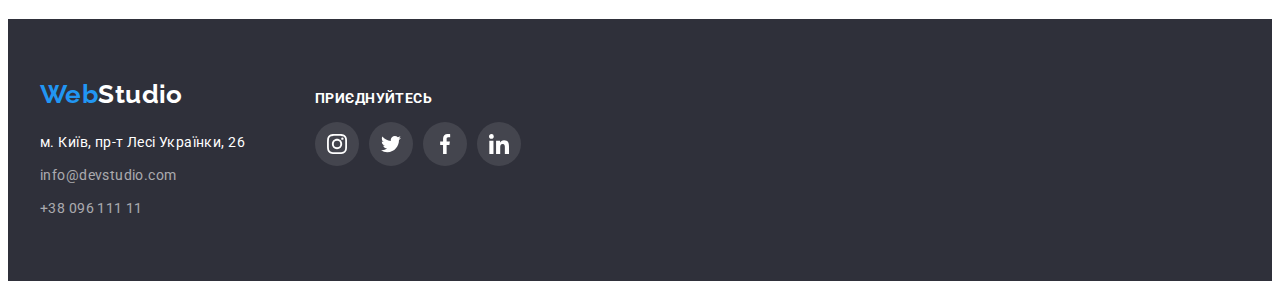
==== commit 57164007: "Fixed all HW 5" ====
--- a/portfolio.html
+++ b/portfolio.html
@@ -382,6 +382,7 @@
           </ul>
         </div>
       </div>
+
     </footer>
   </body>
 </html>
--- a/css/styles.css
+++ b/css/styles.css
@@ -91,6 +91,7 @@
 .header-contact {
   margin-left: auto;
   display: flex;
+  align-items: center;
 }
 
 .navigation {
@@ -120,9 +121,9 @@
 
 .nav-link {
   position: relative;
-  
+
   padding: 32px 0;
-  
+
   font-weight: 500;
   line-height: 1.1;
   letter-spacing: 0.02em;
@@ -137,10 +138,11 @@
 }
 
 .active::after {
+  content: "";
+
   position: absolute;
   bottom: 0;
 
-  content: "";
   display: block;
   width: 100%;
   height: 4px;
@@ -151,21 +153,20 @@
 
 .nav-link:focus,
 .nav-link:hover {
-  
   color: var(--accent-color);
 }
 
 .header-contact-link {
   display: flex;
   align-items: center;
-  
+
   font-weight: 500;
   line-height: 1.1;
   letter-spacing: 0.02em;
   color: var(--secondary-text-color);
   text-decoration: none;
 
-  transition: color  cubic-bezier(0.4, 0, 0.2, 1);
+  transition: color var(--main-tr-duration) var(--main-tr-timing-function);
 }
 
 .header-contact-item {
@@ -179,7 +180,6 @@
 .header-contact-link:hover,
 .header-contact-link:focus {
   color: var(--accent-color);
-  
 }
 
 .contact-icon {
@@ -222,18 +222,20 @@
   display: block;
 
   color: var(--primary-bg-color);
-  background-color: var(--accent-color);
   font-weight: 700;
   font-size: 16px;
   line-height: 1.88;
   text-align: center;
   letter-spacing: 0.06em;
 
+  background-color: var(--accent-color);
   border: none;
   border-radius: 4px;
-
-  transition: color var(--main-tr-duration) var(--main-tr-timing-function), background-color  var(--main-tr-duration) var(--main-tr-timing-function);
-  
+  box-shadow: 0px 4px 4px rgba(0, 0, 0, 0.15);
+
+  transition: color var(--main-tr-duration) var(--main-tr-timing-function),
+    background-color var(--main-tr-duration) var(--main-tr-timing-function);
+
   cursor: pointer;
 }
 
@@ -242,8 +244,6 @@
   color: var(--accent-color);
   background-color: var(--primary-bg-color);
 }
-
-
 
 .section-title {
   font-weight: 700;
@@ -256,7 +256,17 @@
 /* BENEFITS */
 
 .hidden {
-  display: none;
+  position: absolute;
+  width: 1px;
+  height: 1px;
+  margin: -1px;
+  border: 0;
+  padding: 0;
+
+  white-space: nowrap;
+  clip-path: inset(100%);
+  clip: rect(0 0 0 0);
+  overflow: hidden;
 }
 
 .benefits-list {
@@ -276,7 +286,7 @@
   display: flex;
   justify-content: center;
   align-items: center;
-  
+
   width: 270px;
   height: 120px;
 
@@ -289,7 +299,6 @@
 
   font-weight: 700;
   line-height: 1.4;
-
 }
 
 .benefits-description {
@@ -321,7 +330,7 @@
 
   padding: 27px 0;
   width: 100%;
-  
+
   line-height: 1.14;
   font-weight: 700;
   color: var(--primary-bg-color);
@@ -338,8 +347,7 @@
 }
 
 .team-list {
-  padding-top: 50px;
-  padding-bottom: 50px;
+  margin-top: 50px;
   display: flex;
   justify-content: center;
 }
@@ -347,7 +355,7 @@
 .team-item {
   margin-right: 30px;
   padding-bottom: 30px;
-  
+
   background-color: var(--primary-bg-color);
   border-radius: 0px 0px 4px 4px;
   box-shadow: 0px 1px 3px rgba(0, 0, 0, 0.12), 0px 1px 1px rgba(0, 0, 0, 0.14),
@@ -360,7 +368,7 @@
 
 .team-name {
   margin: 30px 0 10px 0;
-  
+
   font-weight: 500;
   font-size: 16px;
   line-height: 1.19;
@@ -392,8 +400,8 @@
 
   border-radius: 50%;
 
-  transition: background-color var(--main-tr-duration) var(--main-tr-timing-function);
-
+  transition: background-color var(--main-tr-duration)
+    var(--main-tr-timing-function);
 }
 
 .team-item-icon {
@@ -442,14 +450,13 @@
 }
 
 .clients-link {
-  
   display: flex;
   justify-content: center;
   align-items: center;
   width: 100%;
   height: 100%;
 
-  border: 1px solid  var(--primary-icon-color);
+  border: 1px solid var(--primary-icon-color);
   border-radius: 4px;
 
   transition: border var(--main-tr-duration) var(--main-tr-timing-function);
@@ -457,7 +464,7 @@
 
 .clients-link:hover,
 .clients-link:focus {
-  border: 1px solid  var(--accent-color);
+  border: 1px solid var(--accent-color);
 }
 
 .clients-icon {
@@ -536,7 +543,8 @@
   background-color: rgba(255, 255, 255, 0.1);
   border-radius: 50%;
 
-  transition: background-color var(--main-tr-duration) var(--main-tr-timing-function);
+  transition: background-color var(--main-tr-duration)
+    var(--main-tr-timing-function);
 }
 
 .footer-item-icon {
@@ -575,17 +583,19 @@
 
 .filter-btn {
   padding: 6px 22px;
-  
+
   font-family: var(--main-font);
   font-weight: 500;
   font-size: 16px;
   line-height: 1.62;
   text-align: center;
-  
+
   border: none;
   border-radius: 4px;
 
-  transition: color var(--main-tr-duration) var(--main-tr-timing-function), background-color var(--main-tr-duration) var(--main-tr-timing-function), box-shadow var(--main-tr-duration) var(--main-tr-timing-function);
+  transition: color var(--main-tr-duration) var(--main-tr-timing-function),
+    background-color var(--main-tr-duration) var(--main-tr-timing-function),
+    box-shadow var(--main-tr-duration) var(--main-tr-timing-function);
   cursor: pointer;
 }
 
@@ -593,7 +603,8 @@
 .filter-btn:hover {
   color: var(--primary-bg-color);
   background-color: var(--accent-color);
-  box-shadow: 0px 3px 1px rgba(0, 0, 0, 0.1), 0px 1px 2px rgba(0, 0, 0, 0.08), 0px 2px 2px rgba(0, 0, 0, 0.12);
+  box-shadow: 0px 3px 1px rgba(0, 0, 0, 0.1), 0px 1px 2px rgba(0, 0, 0, 0.08),
+    0px 2px 2px rgba(0, 0, 0, 0.12);
 }
 
 .gallery {
@@ -605,16 +616,20 @@
   margin-right: 30px;
   margin-top: 30px;
   flex-basis: calc((100% - 60px) / 3);
+}
+
+.gallery-item:nth-child(3n) {
+  margin-right: 0;
+}
+
+.gallery-link {
+  display: block;
 
   transition: box-shadow var(--main-tr-duration) var(--main-tr-timing-function);
 }
 
-.gallery-item:nth-child(3n) {
-  margin-right: 0;
-}
-
-.gallery-item:hover,
-.gallery-item:focus {
+.gallery-link:hover,
+.gallery-link:focus {
   box-shadow: 0px 1px 1px rgba(0, 0, 0, 0.12), 0px 4px 4px rgba(0, 0, 0, 0.06),
     1px 4px 6px rgba(0, 0, 0, 0.16);
 }
@@ -628,10 +643,11 @@
 
 .gallery-box {
   position: relative;
-  overflow: hidden;
 
   width: 370px;
   height: 294px;
+
+  overflow: hidden;
 }
 
 .gallery-overlay {
@@ -687,9 +703,7 @@
   text-decoration: none;
 }
 
-
 /* Style for Modal */
-
 
 .backdrop {
   position: fixed;
@@ -700,13 +714,15 @@
   height: 100vh;
 
   background-color: rgba(0, 0, 0, 0.2);
-  
+
+  transition: opacity var(--main-tr-duration) var(--main-tr-timing-function),
+    visibility var(--main-tr-duration) var(--main-tr-timing-function);
 }
 
 .backdrop.is-hidden {
   visibility: hidden;
+  opacity: 0;
   pointer-events: none;
-  opacity: 0;
 }
 
 .modal-wrapper {
@@ -724,7 +740,7 @@
     0px 2px 1px rgba(0, 0, 0, 0.2);
 }
 
-.modal-btn {
+.modal-btn-close {
   position: absolute;
   top: 8px;
   right: 8px;
@@ -741,4 +757,4 @@
   border: 1px solid rgba(0, 0, 0, 0.1);
 
   cursor: pointer;
-}
+}